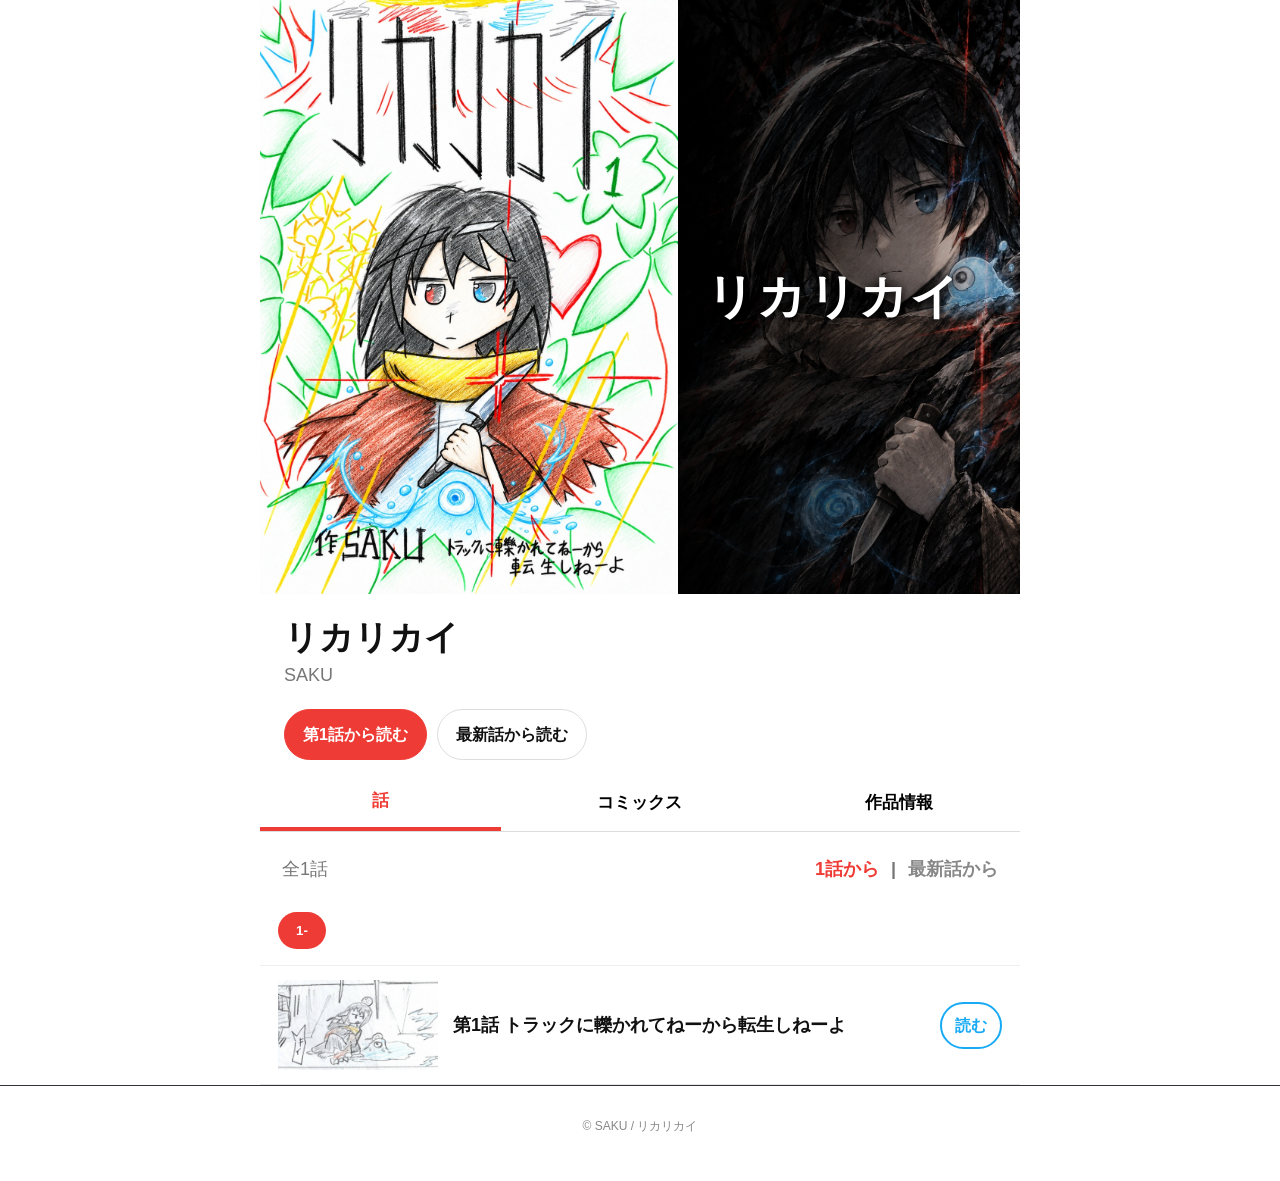
==== index.html @ bcf509ea "Add files via upload" ====
<!doctype html>
<html lang="ja"><head><meta charset="utf-8"><meta name="viewport" content="width=device-width,initial-scale=1">
<meta name="description" content="SAKU制作のオリジナル漫画『リカリカイ』。第1話を公開中。"><title>リカリカイ</title><link rel="stylesheet" href="assets/style.css"></head>
<body class="top-page"><div class="jp-shell">
<section class="jp-hero"><img src="pages/page-01.jpg" alt="リカリカイ 第1巻表紙"><div class="jp-hero-right"><div class="jp-logo">リカリカイ</div></div></section>
<section class="jp-info"><h1 class="jp-title">リカリカイ</h1><div class="jp-author">SAKU</div><div class="jp-actions"><a class="jp-btn primary" href="episode1.html">第1話から読む</a><a class="jp-btn" href="episode1.html">最新話から読む</a></div></section>
<nav class="jp-tabs" aria-label="作品メニュー"><button class="jp-tab active" data-tab="episodes">話</button><button class="jp-tab" data-tab="comics">コミックス</button><button class="jp-tab" data-tab="info">作品情報</button></nav>
<section id="episodes" class="jp-panel active"><div class="episode-sort-header"><span>全1話</span><div class="sort-switch episode-sort"><button type="button" class="sort-btn active" data-order="asc">1話から</button><span>|</span><button type="button" class="sort-btn" data-order="desc">最新話から</button></div></div><div class="range-bar"><button class="range-btn active">1-</button></div><div class="episode-list"><a class="episode-row" href="episode1.html" data-ep="1"><img class="episode-thumb" src="pages/thumb-episode01.jpg" alt="第1話 トラックに轢かれてねーから転生しねーよ"><div class="episode-meta"><div class="episode-title">第1話 <span>トラックに轢かれてねーから転生しねーよ</span></div></div><div class="episode-read">読む</div></a></div></section>
<section id="comics" class="jp-panel"><div class="comics-header"><strong>コミックス</strong><div class="comics-sort"><span class="active">新しい順</span></div></div><div class="volume-list"><a class="volume-tile" href="volume1.html"><img src="pages/page-01.jpg" alt="リカリカイ 第1巻表紙"><div><strong>第1巻</strong><span>第1話を収録</span></div></a></div></section>
<section id="info" class="jp-panel info-panel"><div class="work-intro"><div class="work-catch">リカリカイ</div><p class="work-summary">山で狩りをしながら暮らす14歳の少年・理人（りひと）。ある日、謎の精霊と出会ったことで、不思議な戦いに巻き込まれていく。</p><div class="author-profile"><img src="pages/saku-author-portrait.jpg" alt="作者SAKUの漫画風自画像"><div><span>作者</span><strong>SAKU</strong></div></div></div><div class="info-section"><h2>同じ作者の作品</h2><a class="author-work-card" href="https://saku3298.github.io/ogre-kingdom/"><img src="pages/ogre-kingdom-cover.jpg" alt="オーガキングダム 第8巻表紙"><div><div class="author-work-title">オーガキングダム</div><div class="author-work-author">作者：YUURI・SAKU</div><span class="author-work-label">コミックス</span></div></a><a class="author-work-card" href="https://saku3298.github.io/ringo-chan/" target="_blank" rel="noopener"><img src="pages/ringo-chan-cover.jpg" alt="りんごちゃん 第1巻表紙"><div><div class="author-work-title">りんごちゃん</div><div class="author-work-author">作者：れ。</div><span class="author-work-label">コミックス</span></div></a></div></section>
</div><footer>© SAKU / リカリカイ</footer>
<script>(()=>{const tabs=[...document.querySelectorAll('.jp-tab')],panels=[...document.querySelectorAll('.jp-panel')];function openTab(id,hash=true){if(!panels.some(p=>p.id===id))id='episodes';tabs.forEach(t=>t.classList.toggle('active',t.dataset.tab===id));panels.forEach(p=>p.classList.toggle('active',p.id===id));if(hash)history.replaceState(null,'',id==='episodes'?location.pathname:'#'+id)}tabs.forEach(t=>t.addEventListener('click',()=>openTab(t.dataset.tab)));openTab(location.hash.slice(1)||'episodes',false);addEventListener('hashchange',()=>openTab(location.hash.slice(1)||'episodes',false));const sortButtons=[...document.querySelectorAll('.episode-sort .sort-btn')],episodeList=document.querySelector('.episode-list');sortButtons.forEach(button=>button.addEventListener('click',()=>{sortButtons.forEach(item=>item.classList.toggle('active',item===button));[...episodeList.querySelectorAll('.episode-row')].sort((a,b)=>button.dataset.order==='desc'?Number(b.dataset.ep)-Number(a.dataset.ep):Number(a.dataset.ep)-Number(b.dataset.ep)).forEach(row=>episodeList.appendChild(row))}))})();</script></body></html>
---- assets/style.css ----
:root{--bg:#0d0d0f;--panel:#18181c;--line:#313139;--text:#f6f6f7;--muted:#b9b9c1;--accent:#f0c85a;--red:#ef3b35}*{box-sizing:border-box}html{scroll-behavior:smooth}body{margin:0;font-family:-apple-system,BlinkMacSystemFont,"Segoe UI","Hiragino Kaku Gothic ProN","Yu Gothic",Meiryo,sans-serif;background:var(--bg);color:var(--text);line-height:1.7}a{color:inherit;text-decoration:none}img{display:block;max-width:100%}
.top-page{background:#fff;color:#111}.jp-shell{max-width:760px;margin:auto;min-height:100vh;background:#fff}.jp-hero{display:grid;grid-template-columns:1.1fr .9fr;background:#111}.jp-hero img{width:100%;height:100%;object-fit:cover}.jp-hero-right{display:flex;align-items:center;justify-content:flex-start;color:#fff;padding:28px;background:linear-gradient(90deg,rgba(0,0,0,.94) 0%,rgba(0,0,0,.62) 46%,rgba(0,0,0,.08) 100%),url("../pages/rikarikai-hero-panel.jpg") right center/cover no-repeat}.jp-logo{font-weight:900;font-size:clamp(28px,5.5vw,48px);line-height:1.05;letter-spacing:.04em;white-space:nowrap;text-shadow:0 2px 8px #000,0 0 20px #000}.jp-info{padding:26px 24px 14px}.jp-title{font-size:34px;margin:0 0 4px;font-weight:900}.jp-author{color:#777;font-size:18px;margin-bottom:18px}.jp-actions{display:flex;gap:10px;flex-wrap:wrap}.jp-btn{color:#111;border:1px solid #ddd;border-radius:999px;padding:11px 18px;font-weight:800;background:#fff}.jp-btn.primary{background:var(--red);color:#fff;border-color:var(--red)}
.jp-tabs{display:grid;grid-template-columns:repeat(3,1fr);border-bottom:1px solid #ddd;position:sticky;top:0;background:#fff;z-index:10}.jp-tab{padding:15px 5px;border:0;background:#fff;font-size:17px;font-weight:800;cursor:pointer}.jp-tab.active{color:var(--red);border-bottom:4px solid var(--red)}.jp-panel{display:none}.jp-panel.active{display:block}.range-bar{display:flex;gap:10px;padding:16px 18px;border-bottom:1px solid #eee}.range-btn{border:0;border-radius:999px;background:var(--red);color:#fff;padding:11px 18px;font-weight:800}.episode-row{display:grid;grid-template-columns:160px 1fr auto;gap:15px;align-items:center;padding:14px 18px;border-bottom:1px solid #e7e7e7}.episode-thumb{width:160px;height:90px;object-fit:cover;background:#eee}.episode-title{font-size:18px;font-weight:900;line-height:1.35}.episode-title span{font-weight:700}.episode-read{color:#18aaf5;border:2px solid #18aaf5;border-radius:999px;padding:8px 13px;font-weight:800}
.episode-sort-header{display:flex;align-items:center;justify-content:space-between;padding:18px 22px 8px;color:#777;font-size:18px}.sort-switch{display:flex;align-items:center;gap:12px;font-weight:800}.sort-btn{appearance:none;border:0;background:transparent;padding:4px 0;color:#888;font:inherit;cursor:pointer}.sort-btn.active{color:var(--red)}
.comics-header{display:flex;align-items:center;justify-content:space-between;padding:18px 22px 10px;color:#777;font-size:18px}.comics-sort{display:flex;gap:14px;font-weight:700}.comics-sort .active{color:var(--red)}.volume-list{display:block}.volume-tile{display:grid;grid-template-columns:150px 1fr auto;gap:18px;align-items:center;padding:18px 22px;border-bottom:1px solid #e7e7e7}.volume-tile img{width:150px;aspect-ratio:3/4;object-fit:cover}.volume-tile strong,.volume-tile span{display:block}.volume-tile strong{font-size:22px;margin-bottom:8px}.volume-tile span{font-size:16px;color:#777}.volume-tile::after{content:"読む";justify-self:end;color:#18aaf5;border:2px solid #18aaf5;border-radius:999px;padding:9px 18px;font-weight:800}.info-panel{padding:0}.work-intro{padding:28px 26px;border-bottom:1px solid #eee}.work-catch{display:inline-block;background:#111;color:#fff;font-size:24px;font-weight:900;padding:4px 10px;margin-bottom:18px}.work-summary{font-size:20px;line-height:1.7;margin:0 0 18px}.author-profile{display:flex;align-items:center;gap:16px;margin-top:22px}.author-profile img{width:112px;height:112px;object-fit:cover;border-radius:14px;border:1px solid #e5e5e5}.author-profile span,.author-profile strong{display:block}.author-profile span{color:#777;font-size:14px}.author-profile strong{font-size:24px;letter-spacing:.08em}.info-section{padding:28px 26px}.info-section h2{font-size:28px;margin:0 0 18px}.author-work-card{display:grid;grid-template-columns:130px 1fr;gap:18px;align-items:center;padding:16px 0;border-top:1px solid #eee}.author-work-card img{width:130px;height:170px;object-fit:cover;background:#eee}.author-work-title{font-size:22px;font-weight:900}.author-work-author{color:#777;margin-top:6px;font-size:16px}.author-work-label{display:inline-block;background:#111;color:#fff;padding:4px 9px;margin-top:8px;font-weight:800}.author-work-card:hover .author-work-title{text-decoration:underline}
.site-header{position:sticky;top:0;z-index:20;background:rgba(13,13,15,.91);backdrop-filter:blur(12px);border-bottom:1px solid var(--line)}.header-inner{max-width:1120px;margin:auto;padding:12px 18px;display:flex;align-items:center;justify-content:space-between;gap:14px}.brand{font-weight:900;letter-spacing:.08em}.brand small{display:block;font-size:10px;color:var(--muted);font-weight:500}nav{display:flex;gap:18px;font-size:14px;color:var(--muted)}nav a:hover{color:#fff}.volume-hero{max-width:1000px;margin:auto;padding:42px 20px 28px;display:grid;grid-template-columns:minmax(220px,360px) 1fr;gap:42px;align-items:center}.cover-card{background:#fff;border-radius:16px;overflow:hidden;box-shadow:0 20px 55px rgba(0,0,0,.46)}.cover-card img{width:100%}.kicker{font-size:13px;color:var(--accent);font-weight:800;letter-spacing:.15em}h1{font-size:clamp(38px,6vw,72px);line-height:1.05;margin:10px 0 16px}.lead{color:#d8d8dd;font-size:17px}.actions{display:flex;flex-wrap:wrap;gap:12px;margin-top:24px}.btn{display:inline-flex;align-items:center;justify-content:center;min-height:46px;padding:0 20px;border:1px solid var(--line);border-radius:999px;background:var(--panel);font-weight:800}.btn.primary{background:var(--accent);border-color:var(--accent);color:#17130a}.section{max-width:1120px;margin:auto;padding:42px 20px}.section h2{font-size:29px;margin:0 0 18px}.episode-grid{display:grid;grid-template-columns:repeat(3,1fr);gap:18px}.horizontal-episodes{display:flex;gap:16px;overflow-x:auto;padding:4px 2px 18px}.card{background:var(--panel);border:1px solid var(--line);border-radius:16px;overflow:hidden}.horizontal-episodes .episode-card{flex:0 0 280px}.episode-card img{width:100%;aspect-ratio:3/4;object-fit:cover;object-position:top;background:#fff}.card-body{padding:18px}.badge{display:inline-block;font-size:11px;font-weight:900;background:var(--accent);color:#17130a;padding:3px 9px;border-radius:999px;margin-bottom:8px}.card strong{display:block;font-size:18px}footer{border-top:1px solid var(--line);text-align:center;color:#888;font-size:12px;padding:30px 18px 44px}
.reader-page{background:#111}.reader-bar{position:sticky;top:0;z-index:30;background:rgba(13,13,15,.95);border-bottom:1px solid var(--line)}.reader-bar-inner{display:flex;align-items:center;justify-content:space-between;gap:8px;min-height:42px;padding:4px 10px}.reader-title #context-back,#top{display:inline-flex;align-items:center;min-height:30px;padding:2px 4px;font-size:12px;white-space:nowrap}.small-btn{border:1px solid #444;background:#232327;color:#fff;border-radius:9px;padding:8px 11px;font:inherit;font-size:13px;cursor:pointer}.viewer{position:relative;overflow:hidden;width:100%;max-width:100%;margin:0 auto;background:#111;touch-action:pan-y pinch-zoom}.reader-slide{position:absolute;inset:0 auto auto 0;width:100%;display:none;align-items:flex-start;justify-content:center;background:#111;will-change:transform}.reader-slide.is-active,.reader-slide.is-next,.reader-slide.is-prev{display:flex}.reader-slide.single .manga-page{flex:0 0 100%;width:100%;display:flex;justify-content:center}.reader-slide.single .manga-page img{width:100%;height:auto}.reader-slide.spread{flex-direction:row-reverse;justify-content:center;align-items:flex-start;gap:0}.reader-slide.spread .manga-page{flex:0 1 auto;width:auto;display:flex;margin:0;padding:0;justify-content:center;align-items:flex-start}.reader-slide.spread .manga-page img{height:auto;width:auto;max-width:none;margin:0;padding:0}.reader-slide.spread .manga-page.blank-page{flex:0 0 auto;width:auto;height:100%;max-width:50vw;aspect-ratio:884/1254;background:#fff}.episode-nav{display:flex;justify-content:center;gap:10px;padding:12px 14px}.page-nav{display:flex;justify-content:center;gap:10px;padding:0 14px 18px}.page-nav button{border:1px solid #444;background:#232327;color:#fff;border-radius:10px;padding:10px 16px;font:inherit;cursor:pointer}.counter{text-align:center;color:#999;font-size:13px;padding-bottom:18px}.reader-footer{text-align:center;color:#777;font-size:12px;padding:24px}
@media(orientation:landscape){.viewer{height:calc(100dvh - 42px);min-height:320px}.reader-slide{height:100%;align-items:flex-start}.reader-slide.spread .manga-page{height:100%;max-width:50vw}.reader-slide.spread .manga-page img{height:100%;width:auto;max-width:50vw;object-fit:contain}}
@media(max-width:600px){.jp-hero{grid-template-columns:46.5% 53.5%}.jp-hero img{width:100%;height:100%;object-fit:cover}.jp-hero-right{padding:12px}.jp-logo{font-size:26px;letter-spacing:.02em}.jp-info{padding:20px 24px 14px}.jp-title{font-size:34px}.episode-sort-header{padding-left:14px;padding-right:14px;font-size:16px}.sort-switch{gap:9px}.episode-row{grid-template-columns:135px 1fr auto;padding:12px;gap:10px}.episode-thumb{width:135px;height:76px}.episode-title{font-size:16px}.volume-tile{grid-template-columns:105px 1fr auto;padding:14px 12px;gap:12px}.volume-tile img{width:105px}.volume-tile strong{font-size:17px}.volume-tile span{font-size:14px}.volume-tile::after{padding:7px 12px}.work-catch{font-size:20px}.work-summary{font-size:17px}.author-work-card{grid-template-columns:100px 1fr}.author-work-card img{width:100px;height:135px}.author-work-title{font-size:19px}.author-work-author{font-size:14px}.reader-bar-inner{min-height:38px;padding:3px 8px}.reader-title #context-back,#top{font-size:11px}}
@media(max-width:780px){nav{display:none}.volume-hero{grid-template-columns:1fr;gap:26px}.volume-hero .cover-card{max-width:380px;margin:auto}.horizontal-episodes .episode-card{flex-basis:78vw;max-width:320px}}
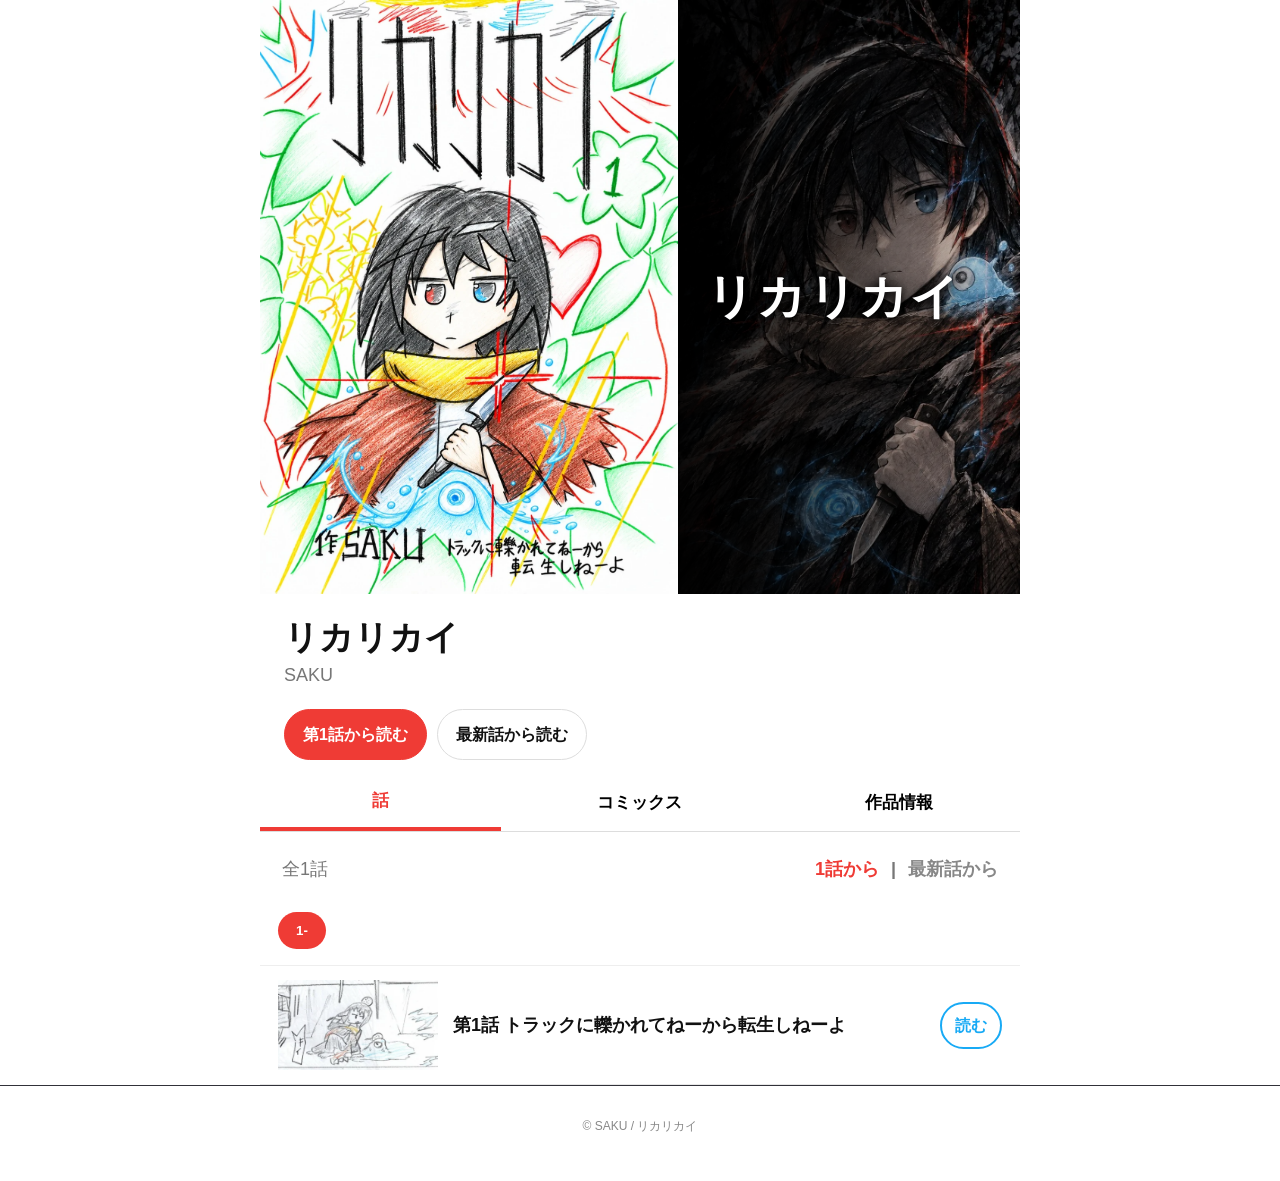
==== commit 1a0889c9: "Add files via upload" ====
--- a/index.html
+++ b/index.html
@@ -1,12 +1,27 @@
 <!doctype html>
 <html lang="ja"><head><meta charset="utf-8"><meta name="viewport" content="width=device-width,initial-scale=1">
-<meta name="description" content="SAKU制作のオリジナル漫画『リカリカイ』。第1話を公開中。"><title>リカリカイ</title><link rel="stylesheet" href="assets/style.css"></head>
+<title>リカリカイ</title>
+<meta name="description" content="SAKU制作のオリジナル漫画『リカリカイ』。第1話を公開中。">
+<link rel="canonical" href="https://saku3298.github.io/rikarikai/">
+<meta property="og:type" content="website">
+<meta property="og:site_name" content="リカリカイ">
+<meta property="og:locale" content="ja_JP">
+<meta property="og:title" content="リカリカイ">
+<meta property="og:description" content="SAKU制作のオリジナル漫画『リカリカイ』。第1話を公開中。">
+<meta property="og:url" content="https://saku3298.github.io/rikarikai/">
+<meta property="og:image" content="https://saku3298.github.io/rikarikai/images/ogp/default.jpg">
+<meta property="og:image:width" content="1200">
+<meta property="og:image:height" content="630">
+<meta property="og:image:alt" content="リカリカイ">
+<meta name="twitter:card" content="summary_large_image">
+<link rel="icon" href="assets/favicon.svg" type="image/svg+xml">
+<link rel="stylesheet" href="css/style.css?v=64e81380"></head>
 <body class="top-page"><div class="jp-shell">
-<section class="jp-hero"><img src="pages/page-01.jpg" alt="リカリカイ 第1巻表紙"><div class="jp-hero-right"><div class="jp-logo">リカリカイ</div></div></section>
+<section class="jp-hero"><img src="images/volumes/volume01-cover.webp" alt="リカリカイ 第1巻表紙"><div class="jp-hero-right"><div class="jp-logo">リカリカイ</div></div></section>
 <section class="jp-info"><h1 class="jp-title">リカリカイ</h1><div class="jp-author">SAKU</div><div class="jp-actions"><a class="jp-btn primary" href="episode1.html">第1話から読む</a><a class="jp-btn" href="episode1.html">最新話から読む</a></div></section>
 <nav class="jp-tabs" aria-label="作品メニュー"><button class="jp-tab active" data-tab="episodes">話</button><button class="jp-tab" data-tab="comics">コミックス</button><button class="jp-tab" data-tab="info">作品情報</button></nav>
-<section id="episodes" class="jp-panel active"><div class="episode-sort-header"><span>全1話</span><div class="sort-switch episode-sort"><button type="button" class="sort-btn active" data-order="asc">1話から</button><span>|</span><button type="button" class="sort-btn" data-order="desc">最新話から</button></div></div><div class="range-bar"><button class="range-btn active">1-</button></div><div class="episode-list"><a class="episode-row" href="episode1.html" data-ep="1"><img class="episode-thumb" src="pages/thumb-episode01.jpg" alt="第1話 トラックに轢かれてねーから転生しねーよ"><div class="episode-meta"><div class="episode-title">第1話 <span>トラックに轢かれてねーから転生しねーよ</span></div></div><div class="episode-read">読む</div></a></div></section>
-<section id="comics" class="jp-panel"><div class="comics-header"><strong>コミックス</strong><div class="comics-sort"><span class="active">新しい順</span></div></div><div class="volume-list"><a class="volume-tile" href="volume1.html"><img src="pages/page-01.jpg" alt="リカリカイ 第1巻表紙"><div><strong>第1巻</strong><span>第1話を収録</span></div></a></div></section>
-<section id="info" class="jp-panel info-panel"><div class="work-intro"><div class="work-catch">リカリカイ</div><p class="work-summary">山で狩りをしながら暮らす14歳の少年・理人（りひと）。ある日、謎の精霊と出会ったことで、不思議な戦いに巻き込まれていく。</p><div class="author-profile"><img src="pages/saku-author-portrait.jpg" alt="作者SAKUの漫画風自画像"><div><span>作者</span><strong>SAKU</strong></div></div></div><div class="info-section"><h2>同じ作者の作品</h2><a class="author-work-card" href="https://saku3298.github.io/ogre-kingdom/"><img src="pages/ogre-kingdom-cover.jpg" alt="オーガキングダム 第8巻表紙"><div><div class="author-work-title">オーガキングダム</div><div class="author-work-author">作者：YUURI・SAKU</div><span class="author-work-label">コミックス</span></div></a><a class="author-work-card" href="https://saku3298.github.io/ringo-chan/" target="_blank" rel="noopener"><img src="pages/ringo-chan-cover.jpg" alt="りんごちゃん 第1巻表紙"><div><div class="author-work-title">りんごちゃん</div><div class="author-work-author">作者：れ。</div><span class="author-work-label">コミックス</span></div></a></div></section>
+<section id="episodes" class="jp-panel active"><div class="episode-sort-header"><span>全1話</span><div class="sort-switch episode-sort"><button type="button" class="sort-btn active" data-order="asc">1話から</button><span>|</span><button type="button" class="sort-btn" data-order="desc">最新話から</button></div></div><div class="range-bar"><button class="range-btn active">1-</button></div><div class="episode-list"><a class="episode-row" href="episode1.html" data-ep="1"><img class="episode-thumb" src="images/thumbs/episode01.webp" alt="第1話 トラックに轢かれてねーから転生しねーよ"><div class="episode-meta"><div class="episode-title">第1話 <span>トラックに轢かれてねーから転生しねーよ</span></div></div><div class="episode-read">読む</div></a></div></section>
+<section id="comics" class="jp-panel"><div class="comics-header"><strong>コミックス</strong><div class="comics-sort"><span class="active">新しい順</span></div></div><div class="volume-list"><a class="volume-tile" href="volume1.html"><img src="images/volumes/volume01-cover.webp" alt="リカリカイ 第1巻表紙"><div><strong>第1巻</strong><span>第1話を収録</span></div></a></div></section>
+<section id="info" class="jp-panel info-panel"><div class="work-intro"><div class="work-catch">リカリカイ</div><p class="work-summary">山で狩りをしながら暮らす14歳の少年・理人（りひと）。ある日、謎の精霊と出会ったことで、不思議な戦いに巻き込まれていく。</p><div class="author-profile"><img src="images/work/author-portrait.webp" alt="作者SAKUの漫画風自画像"><div><span>作者</span><strong>SAKU</strong></div></div></div><div class="info-section"><h2>同じ作者の作品</h2><a class="author-work-card" href="https://saku3298.github.io/ogre-kingdom/"><img src="images/related/ogre-kingdom-cover.webp" alt="オーガキングダム 第8巻表紙"><div><div class="author-work-title">オーガキングダム</div><div class="author-work-author">作者：YUURI・SAKU</div><span class="author-work-label">コミックス</span></div></a><a class="author-work-card" href="https://saku3298.github.io/ringo-chan/" target="_blank" rel="noopener"><img src="images/related/ringo-chan-cover.webp" alt="りんごちゃん 第1巻表紙"><div><div class="author-work-title">りんごちゃん</div><div class="author-work-author">作者：れ。</div><span class="author-work-label">コミックス</span></div></a></div></section>
 </div><footer>© SAKU / リカリカイ</footer>
-<script>(()=>{const tabs=[...document.querySelectorAll('.jp-tab')],panels=[...document.querySelectorAll('.jp-panel')];function openTab(id,hash=true){if(!panels.some(p=>p.id===id))id='episodes';tabs.forEach(t=>t.classList.toggle('active',t.dataset.tab===id));panels.forEach(p=>p.classList.toggle('active',p.id===id));if(hash)history.replaceState(null,'',id==='episodes'?location.pathname:'#'+id)}tabs.forEach(t=>t.addEventListener('click',()=>openTab(t.dataset.tab)));openTab(location.hash.slice(1)||'episodes',false);addEventListener('hashchange',()=>openTab(location.hash.slice(1)||'episodes',false));const sortButtons=[...document.querySelectorAll('.episode-sort .sort-btn')],episodeList=document.querySelector('.episode-list');sortButtons.forEach(button=>button.addEventListener('click',()=>{sortButtons.forEach(item=>item.classList.toggle('active',item===button));[...episodeList.querySelectorAll('.episode-row')].sort((a,b)=>button.dataset.order==='desc'?Number(b.dataset.ep)-Number(a.dataset.ep):Number(a.dataset.ep)-Number(b.dataset.ep)).forEach(row=>episodeList.appendChild(row))}))})();</script></body></html>
+<script src="js/top.js?v=77dcc215"></script></body></html>
--- a/css/style.css
+++ b/css/style.css
@@ -0,0 +1,24 @@
+:root{--bg:#0d0d0f;--panel:#18181c;--line:#313139;--text:#f6f6f7;--muted:#b9b9c1;--accent:#f0c85a;--red:#ef3b35}*{box-sizing:border-box}html{scroll-behavior:smooth}body{margin:0;font-family:-apple-system,BlinkMacSystemFont,"Segoe UI","Hiragino Kaku Gothic ProN","Yu Gothic",Meiryo,sans-serif;background:var(--bg);color:var(--text);line-height:1.7}a{color:inherit;text-decoration:none}img{display:block;max-width:100%}
+.top-page{background:#fff;color:#111}.jp-shell{max-width:760px;margin:auto;min-height:100vh;background:#fff}.jp-hero{display:grid;grid-template-columns:1.1fr .9fr;background:#111}.jp-hero img{width:100%;height:100%;object-fit:cover}.jp-hero-right{display:flex;align-items:center;justify-content:flex-start;color:#fff;padding:28px;background:linear-gradient(90deg,rgba(0,0,0,.94) 0%,rgba(0,0,0,.62) 46%,rgba(0,0,0,.08) 100%),url("../images/work/hero-panel.webp") right center/cover no-repeat}.jp-logo{font-weight:900;font-size:clamp(28px,5.5vw,48px);line-height:1.05;letter-spacing:.04em;white-space:nowrap;text-shadow:0 2px 8px #000,0 0 20px #000}.jp-info{padding:26px 24px 14px}.jp-title{font-size:34px;margin:0 0 4px;font-weight:900}.jp-author{color:#777;font-size:18px;margin-bottom:18px}.jp-actions{display:flex;gap:10px;flex-wrap:wrap}.jp-btn{color:#111;border:1px solid #ddd;border-radius:999px;padding:11px 18px;font-weight:800;background:#fff}.jp-btn.primary{background:var(--red);color:#fff;border-color:var(--red)}
+.jp-tabs{display:grid;grid-template-columns:repeat(3,1fr);border-bottom:1px solid #ddd;position:sticky;top:0;background:#fff;z-index:10}.jp-tab{padding:15px 5px;border:0;background:#fff;font-size:17px;font-weight:800;cursor:pointer}.jp-tab.active{color:var(--red);border-bottom:4px solid var(--red)}.jp-panel{display:none}.jp-panel.active{display:block}.range-bar{display:flex;gap:10px;padding:16px 18px;border-bottom:1px solid #eee}.range-btn{border:0;border-radius:999px;background:var(--red);color:#fff;padding:11px 18px;font-weight:800}.episode-row{display:grid;grid-template-columns:160px 1fr auto;gap:15px;align-items:center;padding:14px 18px;border-bottom:1px solid #e7e7e7}.episode-thumb{width:160px;height:90px;object-fit:cover;background:#eee}.episode-title{font-size:18px;font-weight:900;line-height:1.35}.episode-title span{font-weight:700}.episode-read{color:#18aaf5;border:2px solid #18aaf5;border-radius:999px;padding:8px 13px;font-weight:800}
+.episode-sort-header{display:flex;align-items:center;justify-content:space-between;padding:18px 22px 8px;color:#777;font-size:18px}.sort-switch{display:flex;align-items:center;gap:12px;font-weight:800}.sort-btn{appearance:none;border:0;background:transparent;padding:4px 0;color:#888;font:inherit;cursor:pointer}.sort-btn.active{color:var(--red)}
+.comics-header{display:flex;align-items:center;justify-content:space-between;padding:18px 22px 10px;color:#777;font-size:18px}.comics-sort{display:flex;gap:14px;font-weight:700}.comics-sort .active{color:var(--red)}.volume-list{display:block}.volume-tile{display:grid;grid-template-columns:150px 1fr auto;gap:18px;align-items:center;padding:18px 22px;border-bottom:1px solid #e7e7e7}.volume-tile img{width:150px;aspect-ratio:3/4;object-fit:cover}.volume-tile strong,.volume-tile span{display:block}.volume-tile strong{font-size:22px;margin-bottom:8px}.volume-tile span{font-size:16px;color:#777}.volume-tile::after{content:"読む";justify-self:end;color:#18aaf5;border:2px solid #18aaf5;border-radius:999px;padding:9px 18px;font-weight:800}.info-panel{padding:0}.work-intro{padding:28px 26px;border-bottom:1px solid #eee}.work-catch{display:inline-block;background:#111;color:#fff;font-size:24px;font-weight:900;padding:4px 10px;margin-bottom:18px}.work-summary{font-size:20px;line-height:1.7;margin:0 0 18px}.author-profile{display:flex;align-items:center;gap:16px;margin-top:22px}.author-profile img{width:112px;height:112px;object-fit:cover;border-radius:14px;border:1px solid #e5e5e5}.author-profile span,.author-profile strong{display:block}.author-profile span{color:#777;font-size:14px}.author-profile strong{font-size:24px;letter-spacing:.08em}.info-section{padding:28px 26px}.info-section h2{font-size:28px;margin:0 0 18px}.author-work-card{display:grid;grid-template-columns:130px 1fr;gap:18px;align-items:center;padding:16px 0;border-top:1px solid #eee}.author-work-card img{width:130px;height:170px;object-fit:cover;background:#eee}.author-work-title{font-size:22px;font-weight:900}.author-work-author{color:#777;margin-top:6px;font-size:16px}.author-work-label{display:inline-block;background:#111;color:#fff;padding:4px 9px;margin-top:8px;font-weight:800}.author-work-card:hover .author-work-title{text-decoration:underline}
+.site-header{position:sticky;top:0;z-index:20;background:rgba(13,13,15,.91);backdrop-filter:blur(12px);border-bottom:1px solid var(--line)}.header-inner{max-width:1120px;margin:auto;padding:12px 18px;display:flex;align-items:center;justify-content:space-between;gap:14px}.brand{font-weight:900;letter-spacing:.08em}.brand small{display:block;font-size:10px;color:var(--muted);font-weight:500}nav{display:flex;gap:18px;font-size:14px;color:var(--muted)}nav a:hover{color:#fff}.volume-hero{max-width:1000px;margin:auto;padding:42px 20px 28px;display:grid;grid-template-columns:minmax(220px,360px) 1fr;gap:42px;align-items:center}.cover-card{background:#fff;border-radius:16px;overflow:hidden;box-shadow:0 20px 55px rgba(0,0,0,.46)}.cover-card img{width:100%}.kicker{font-size:13px;color:var(--accent);font-weight:800;letter-spacing:.15em}h1{font-size:clamp(38px,6vw,72px);line-height:1.05;margin:10px 0 16px}.lead{color:#d8d8dd;font-size:17px}.actions{display:flex;flex-wrap:wrap;gap:12px;margin-top:24px}.btn{display:inline-flex;align-items:center;justify-content:center;min-height:46px;padding:0 20px;border:1px solid var(--line);border-radius:999px;background:var(--panel);font-weight:800}.btn.primary{background:var(--accent);border-color:var(--accent);color:#17130a}.section{max-width:1120px;margin:auto;padding:42px 20px}.section h2{font-size:29px;margin:0 0 18px}.episode-grid{display:grid;grid-template-columns:repeat(3,1fr);gap:18px}.horizontal-episodes{display:flex;gap:16px;overflow-x:auto;padding:4px 2px 18px}.card{background:var(--panel);border:1px solid var(--line);border-radius:16px;overflow:hidden}.horizontal-episodes .episode-card{flex:0 0 280px}.episode-card img{width:100%;aspect-ratio:3/4;object-fit:cover;object-position:top;background:#fff}.card-body{padding:18px}.badge{display:inline-block;font-size:11px;font-weight:900;background:var(--accent);color:#17130a;padding:3px 9px;border-radius:999px;margin-bottom:8px}.card strong{display:block;font-size:18px}footer{border-top:1px solid var(--line);text-align:center;color:#888;font-size:12px;padding:30px 18px 44px}
+.reader-page{background:#111}.reader-bar{position:sticky;top:0;z-index:30;background:rgba(13,13,15,.95);border-bottom:1px solid var(--line)}.reader-bar-inner{display:flex;align-items:center;justify-content:space-between;gap:8px;min-height:42px;padding:4px 10px}.reader-title #context-back,#top{display:inline-flex;align-items:center;min-height:30px;padding:2px 4px;font-size:12px;white-space:nowrap}.small-btn{border:1px solid #444;background:#232327;color:#fff;border-radius:9px;padding:8px 11px;font:inherit;font-size:13px;cursor:pointer}.viewer{position:relative;overflow:hidden;width:100%;max-width:100%;margin:0 auto;background:#111;touch-action:pan-y pinch-zoom}.reader-slide{position:absolute;inset:0 auto auto 0;width:100%;display:none;align-items:flex-start;justify-content:center;background:#111;will-change:transform}.reader-slide.is-active,.reader-slide.is-next,.reader-slide.is-prev{display:flex}.reader-slide.single .manga-page{flex:0 0 100%;width:100%;display:flex;justify-content:center}.reader-slide.single .manga-page img{width:100%;height:auto}.reader-slide.spread{flex-direction:row-reverse;justify-content:center;align-items:flex-start;gap:0}.reader-slide.spread .manga-page{flex:0 1 auto;width:auto;display:flex;margin:0;padding:0;justify-content:center;align-items:flex-start}.reader-slide.spread .manga-page img{height:auto;width:auto;max-width:none;margin:0;padding:0}.reader-slide.spread .manga-page.blank-page{flex:0 0 auto;width:auto;height:100%;max-width:50vw;aspect-ratio:884/1254;background:#fff}.episode-nav{display:flex;justify-content:center;gap:10px;padding:12px 14px}.page-nav{display:flex;justify-content:center;gap:10px;padding:0 14px 18px}.page-nav button{border:1px solid #444;background:#232327;color:#fff;border-radius:10px;padding:10px 16px;font:inherit;cursor:pointer}.counter{text-align:center;color:#999;font-size:13px;padding-bottom:18px}.reader-footer{text-align:center;color:#777;font-size:12px;padding:24px}
+@media(orientation:landscape){.viewer{height:calc(100dvh - 42px);min-height:320px}.reader-slide{height:100%;align-items:flex-start}.reader-slide.spread .manga-page{height:100%;max-width:50vw}.reader-slide.spread .manga-page img{height:100%;width:auto;max-width:50vw;object-fit:contain}}
+@media(max-width:600px){.jp-hero{grid-template-columns:46.5% 53.5%}.jp-hero img{width:100%;height:100%;object-fit:cover}.jp-hero-right{padding:12px}.jp-logo{font-size:26px;letter-spacing:.02em}.jp-info{padding:20px 24px 14px}.jp-title{font-size:34px}.episode-sort-header{padding-left:14px;padding-right:14px;font-size:16px}.sort-switch{gap:9px}.episode-row{grid-template-columns:135px 1fr auto;padding:12px;gap:10px}.episode-thumb{width:135px;height:76px}.episode-title{font-size:16px}.volume-tile{grid-template-columns:105px 1fr auto;padding:14px 12px;gap:12px}.volume-tile img{width:105px}.volume-tile strong{font-size:17px}.volume-tile span{font-size:14px}.volume-tile::after{padding:7px 12px}.work-catch{font-size:20px}.work-summary{font-size:17px}.author-work-card{grid-template-columns:100px 1fr}.author-work-card img{width:100px;height:135px}.author-work-title{font-size:19px}.author-work-author{font-size:14px}.reader-bar-inner{min-height:38px;padding:3px 8px}.reader-title #context-back,#top{font-size:11px}}
+@media(max-width:780px){nav{display:none}.volume-hero{grid-template-columns:1fr;gap:26px}.volume-hero .cover-card{max-width:380px;margin:auto}.horizontal-episodes .episode-card{flex-basis:78vw;max-width:320px}}
+
+/* ---- 以下は追加分（画面の見た目は変更しません） ---- */
+/* 続きから読む・操作ヒント */
+.toast{position:fixed;left:50%;bottom:calc(18px + env(safe-area-inset-bottom,0px));z-index:50;max-width:calc(100% - 28px);display:flex;flex-wrap:wrap;align-items:center;justify-content:center;gap:8px 10px;padding:10px 14px;background:#232327;color:#fff;border:1px solid #444;border-radius:12px;box-shadow:0 8px 24px rgba(0,0,0,.45);font-size:13px;line-height:1.5;opacity:0;transform:translate(-50%,14px);transition:opacity .25s ease,transform .25s ease}
+.toast.show{opacity:1;transform:translate(-50%,0)}
+.toast.hint{pointer-events:none}
+.toast button{border:1px solid #444;background:#333339;color:#fff;border-radius:999px;padding:6px 14px;font:inherit;cursor:pointer}
+.toast button.primary{background:var(--red);border-color:var(--red);font-weight:800}
+@media(prefers-reduced-motion:reduce){.toast{transition:none}}
+/* 404ページ */
+.nf{padding:72px 24px 48px;text-align:center}
+.nf .nf-code{margin:0;font-size:clamp(72px,22vw,120px);font-weight:900;line-height:1;color:#ddd}
+.nf h1{font-size:24px;margin:10px 0 8px}
+.nf p{color:#777;margin:0 0 26px}
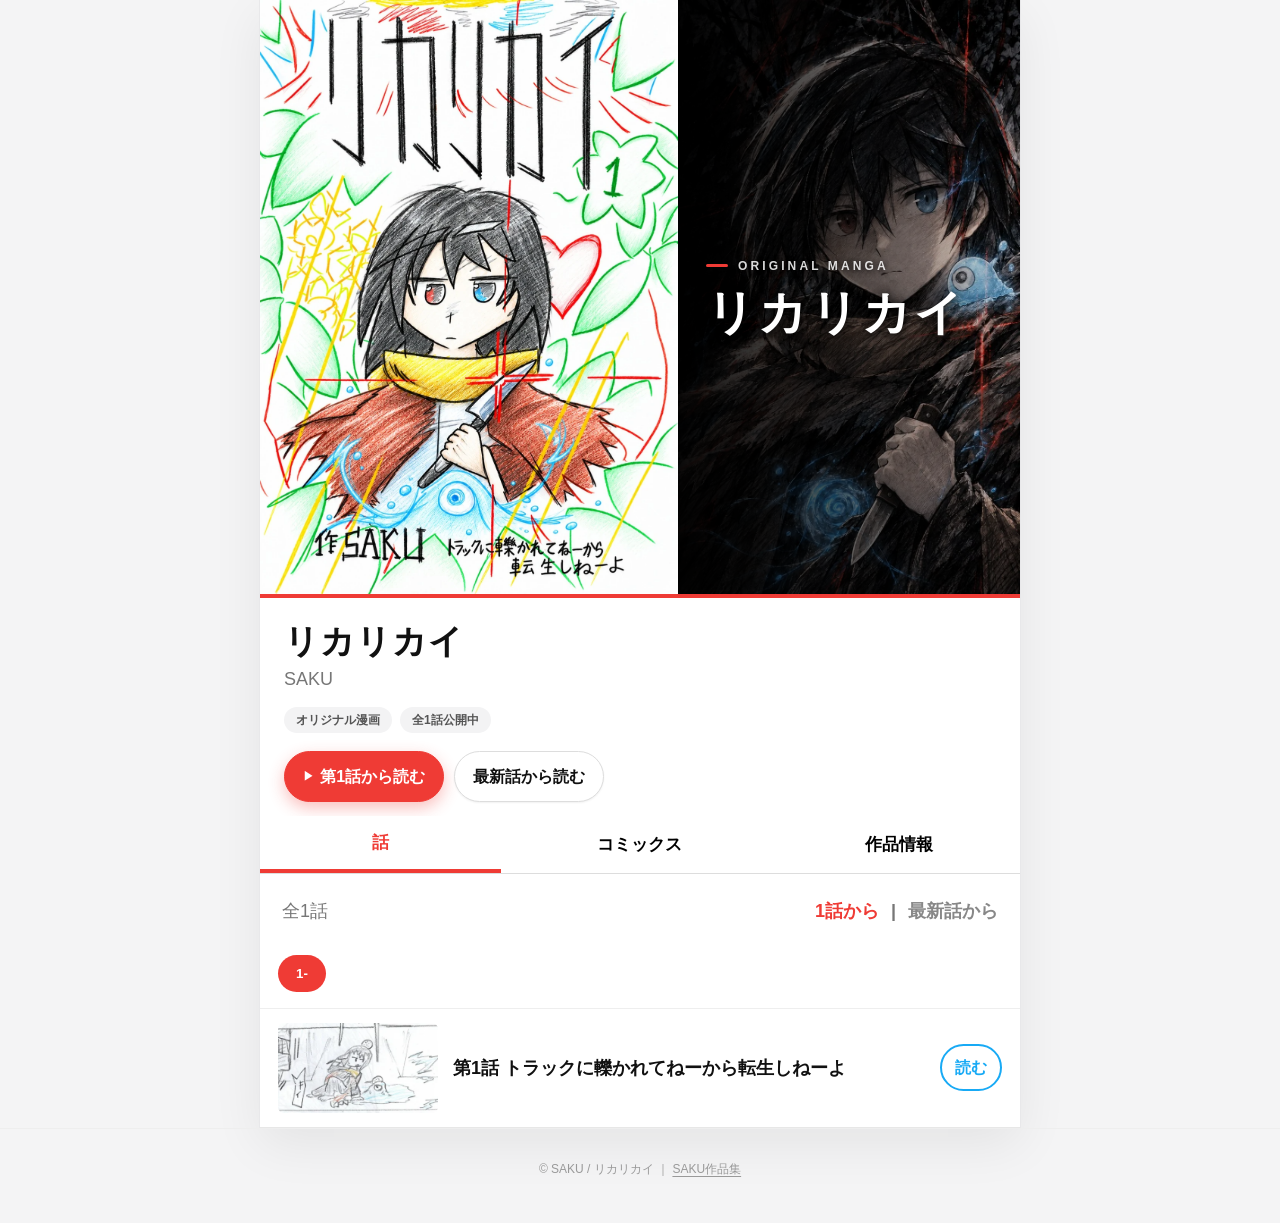
==== commit 3f16dc62: "Add files via upload" ====
--- a/index.html
+++ b/index.html
@@ -15,13 +15,13 @@
 <meta property="og:image:alt" content="リカリカイ">
 <meta name="twitter:card" content="summary_large_image">
 <link rel="icon" href="assets/favicon.svg" type="image/svg+xml">
-<link rel="stylesheet" href="css/style.css?v=64e81380"></head>
+<link rel="stylesheet" href="css/style.css?v=88d7203f"></head>
 <body class="top-page"><div class="jp-shell">
-<section class="jp-hero"><img src="images/volumes/volume01-cover.webp" alt="リカリカイ 第1巻表紙"><div class="jp-hero-right"><div class="jp-logo">リカリカイ</div></div></section>
-<section class="jp-info"><h1 class="jp-title">リカリカイ</h1><div class="jp-author">SAKU</div><div class="jp-actions"><a class="jp-btn primary" href="episode1.html">第1話から読む</a><a class="jp-btn" href="episode1.html">最新話から読む</a></div></section>
+<section class="jp-hero"><img src="images/volumes/volume01-cover.webp" alt="リカリカイ 第1巻表紙"><div class="jp-hero-right"><div class="jp-hero-text"><div class="jp-kicker">ORIGINAL MANGA</div><div class="jp-logo">リカリカイ</div></div></div></section>
+<section class="jp-info"><h1 class="jp-title">リカリカイ</h1><div class="jp-author">SAKU</div><div class="jp-tags"><span>オリジナル漫画</span><span>全1話公開中</span></div><div class="jp-actions"><a class="jp-btn primary" href="episode1.html">第1話から読む</a><a class="jp-btn" href="episode1.html">最新話から読む</a></div></section>
 <nav class="jp-tabs" aria-label="作品メニュー"><button class="jp-tab active" data-tab="episodes">話</button><button class="jp-tab" data-tab="comics">コミックス</button><button class="jp-tab" data-tab="info">作品情報</button></nav>
 <section id="episodes" class="jp-panel active"><div class="episode-sort-header"><span>全1話</span><div class="sort-switch episode-sort"><button type="button" class="sort-btn active" data-order="asc">1話から</button><span>|</span><button type="button" class="sort-btn" data-order="desc">最新話から</button></div></div><div class="range-bar"><button class="range-btn active">1-</button></div><div class="episode-list"><a class="episode-row" href="episode1.html" data-ep="1"><img class="episode-thumb" src="images/thumbs/episode01.webp" alt="第1話 トラックに轢かれてねーから転生しねーよ"><div class="episode-meta"><div class="episode-title">第1話 <span>トラックに轢かれてねーから転生しねーよ</span></div></div><div class="episode-read">読む</div></a></div></section>
 <section id="comics" class="jp-panel"><div class="comics-header"><strong>コミックス</strong><div class="comics-sort"><span class="active">新しい順</span></div></div><div class="volume-list"><a class="volume-tile" href="volume1.html"><img src="images/volumes/volume01-cover.webp" alt="リカリカイ 第1巻表紙"><div><strong>第1巻</strong><span>第1話を収録</span></div></a></div></section>
-<section id="info" class="jp-panel info-panel"><div class="work-intro"><div class="work-catch">リカリカイ</div><p class="work-summary">山で狩りをしながら暮らす14歳の少年・理人（りひと）。ある日、謎の精霊と出会ったことで、不思議な戦いに巻き込まれていく。</p><div class="author-profile"><img src="images/work/author-portrait.webp" alt="作者SAKUの漫画風自画像"><div><span>作者</span><strong>SAKU</strong></div></div></div><div class="info-section"><h2>同じ作者の作品</h2><a class="author-work-card" href="https://saku3298.github.io/ogre-kingdom/"><img src="images/related/ogre-kingdom-cover.webp" alt="オーガキングダム 第8巻表紙"><div><div class="author-work-title">オーガキングダム</div><div class="author-work-author">作者：YUURI・SAKU</div><span class="author-work-label">コミックス</span></div></a><a class="author-work-card" href="https://saku3298.github.io/ringo-chan/" target="_blank" rel="noopener"><img src="images/related/ringo-chan-cover.webp" alt="りんごちゃん 第1巻表紙"><div><div class="author-work-title">りんごちゃん</div><div class="author-work-author">作者：れ。</div><span class="author-work-label">コミックス</span></div></a></div></section>
-</div><footer>© SAKU / リカリカイ</footer>
+<section id="info" class="jp-panel info-panel"><div class="work-intro"><div class="work-catch">リカリカイ</div><p class="work-summary">山で狩りをしながら暮らす14歳の少年・理人（りひと）。ある日、謎の精霊と出会ったことで、不思議な戦いに巻き込まれていく。</p><div class="author-profile"><img src="images/work/author-portrait.webp" alt="作者SAKUの漫画風自画像"><div><span>作者</span><strong>SAKU</strong></div></div></div><div class="info-section"><h2>同じ作者の作品</h2><a class="author-work-card" href="https://saku3298.github.io/ogre-kingdom/"><img src="images/related/ogre-kingdom-cover.webp" alt="オーガキングダム 第8巻表紙"><div><div class="author-work-title">オーガキングダム</div><div class="author-work-author">作者：YUURI・SAKU</div><span class="author-work-label">コミックス</span></div></a><a class="author-work-card" href="https://saku3298.github.io/ringo-chan/" target="_blank" rel="noopener"><img src="images/related/ringo-chan-cover.webp" alt="りんごちゃん 第1巻表紙"><div><div class="author-work-title">りんごちゃん</div><div class="author-work-author">作者：れ。</div><span class="author-work-label">コミックス</span></div></a><a class="author-work-card" href="https://saku3298.github.io/saku-works/"><img src="images/work/author-portrait.webp" alt="SAKU作品集"><div><div class="author-work-title">SAKU作品集</div><div class="author-work-author">短編マンガをまとめた作品集</div><span class="author-work-label">作品集</span></div></a></div></section>
+</div><footer>© SAKU / リカリカイ ｜ <a href="https://saku3298.github.io/saku-works/" style="text-decoration:underline">SAKU作品集</a></footer>
 <script src="js/top.js?v=77dcc215"></script></body></html>
--- a/css/style.css
+++ b/css/style.css
@@ -22,3 +22,52 @@
 .nf .nf-code{margin:0;font-size:clamp(72px,22vw,120px);font-weight:900;line-height:1;color:#ddd}
 .nf h1{font-size:24px;margin:10px 0 8px}
 .nf p{color:#777;margin:0 0 26px}
+
+/* ---- 見た目の磨き込み（ジャンププラス風の骨格はそのまま） ---- */
+body{-webkit-font-smoothing:antialiased;-webkit-tap-highlight-color:transparent}
+:focus-visible{outline:3px solid #18aaf5;outline-offset:2px;border-radius:6px}
+@media(min-width:800px){.top-page{background:#f4f4f5}.jp-shell{box-shadow:0 0 0 1px #e8e8ea,0 16px 48px rgba(0,0,0,.07)}}
+/* トップ：ヒーロー */
+.jp-hero{position:relative;border-bottom:4px solid var(--red)}
+.jp-hero-text{display:flex;flex-direction:column;gap:12px}
+.jp-kicker{display:flex;align-items:center;gap:10px;font-size:12px;font-weight:800;letter-spacing:.26em;color:rgba(255,255,255,.85);text-shadow:0 1px 6px #000}
+.jp-kicker::before{content:"";flex:none;width:22px;height:3px;border-radius:2px;background:var(--red)}
+.jp-logo{letter-spacing:.06em}
+.jp-title{letter-spacing:.03em}
+.jp-author{margin-bottom:12px}
+.jp-tags{display:flex;flex-wrap:wrap;gap:8px;margin:0 0 18px}
+.jp-tags span{padding:3px 12px;border-radius:999px;background:#f3f3f4;color:#555;font-size:12px;font-weight:800}
+.jp-btn{display:inline-flex;align-items:center;justify-content:center;min-height:46px;box-shadow:0 1px 2px rgba(0,0,0,.06);transition:transform .15s ease,box-shadow .15s ease,background .15s ease}
+.jp-btn:hover{transform:translateY(-1px);box-shadow:0 5px 14px rgba(0,0,0,.14)}
+.jp-btn:active{transform:none;box-shadow:0 1px 2px rgba(0,0,0,.1)}
+.jp-btn.primary{box-shadow:0 6px 16px rgba(239,59,53,.32)}
+.jp-btn.primary::before{content:"\25B6";margin-right:.55em;font-size:.7em}
+@media(max-width:600px){.jp-kicker{font-size:10px;letter-spacing:.16em;gap:7px}.jp-kicker::before{width:14px}.jp-hero-text{gap:8px}}
+/* トップ：一覧まわり */
+.jp-tab{transition:color .15s ease}.jp-tab:not(.active):hover{color:var(--red)}
+.episode-row,.volume-tile{transition:background .15s ease}
+.episode-row:hover,.volume-tile:hover{background:#fafafa}
+.episode-thumb{border-radius:6px}
+.episode-read{transition:background .15s ease,color .15s ease}
+.episode-row:hover .episode-read,.volume-tile:hover::after{background:#18aaf5;color:#fff}
+.volume-tile::after{transition:background .15s ease,color .15s ease}
+.volume-tile img{border-radius:4px;box-shadow:0 4px 12px rgba(0,0,0,.18)}
+.author-work-card{transition:background .15s ease}.author-work-card:hover{background:#fafafa}
+.author-work-card img{border-radius:4px;box-shadow:0 2px 8px rgba(0,0,0,.14)}
+.info-section h2{font-size:24px;padding-left:12px;border-left:5px solid var(--red);line-height:1.2}
+.work-summary{line-height:1.85}
+.top-page footer{border-top:1px solid #eee;color:#999}
+.top-page footer a{text-decoration:underline;text-underline-offset:3px}
+/* 読書画面：バー・ボタン（バーの高さは変えません） */
+.reader-bar{background:rgba(13,13,15,.88);-webkit-backdrop-filter:blur(12px);backdrop-filter:blur(12px)}
+.reader-bar .progress{position:absolute;left:0;right:0;bottom:-1px;height:3px;background:rgba(255,255,255,.1);pointer-events:none}
+.reader-bar #progress-fill{position:absolute;top:0;right:0;height:100%;width:0;background:var(--red);transition:width .25s ease}
+@media(prefers-reduced-motion:reduce){.reader-bar #progress-fill{transition:none}}
+.reader-title #context-back{color:#d6d6dc;transition:color .15s ease}.reader-title #context-back:hover{color:#fff}
+.reader-controls .small-btn{border-radius:999px;background:#2a2a2f;border-color:#46464d;padding:2px 13px;transition:background .15s ease}
+.reader-controls .small-btn:hover{background:#38383f}
+.episode-nav .small-btn{border-radius:999px;padding:9px 20px;transition:background .15s ease}.episode-nav .small-btn:hover{background:#2f2f35}
+.page-nav button{min-height:46px;min-width:140px;border-radius:999px;transition:background .15s ease,transform .1s ease}
+.page-nav button:hover{background:#2f2f35}.page-nav button:active{transform:scale(.97)}
+.counter{font-variant-numeric:tabular-nums;letter-spacing:.06em}
+.reader-footer a{text-decoration:underline;text-underline-offset:3px}
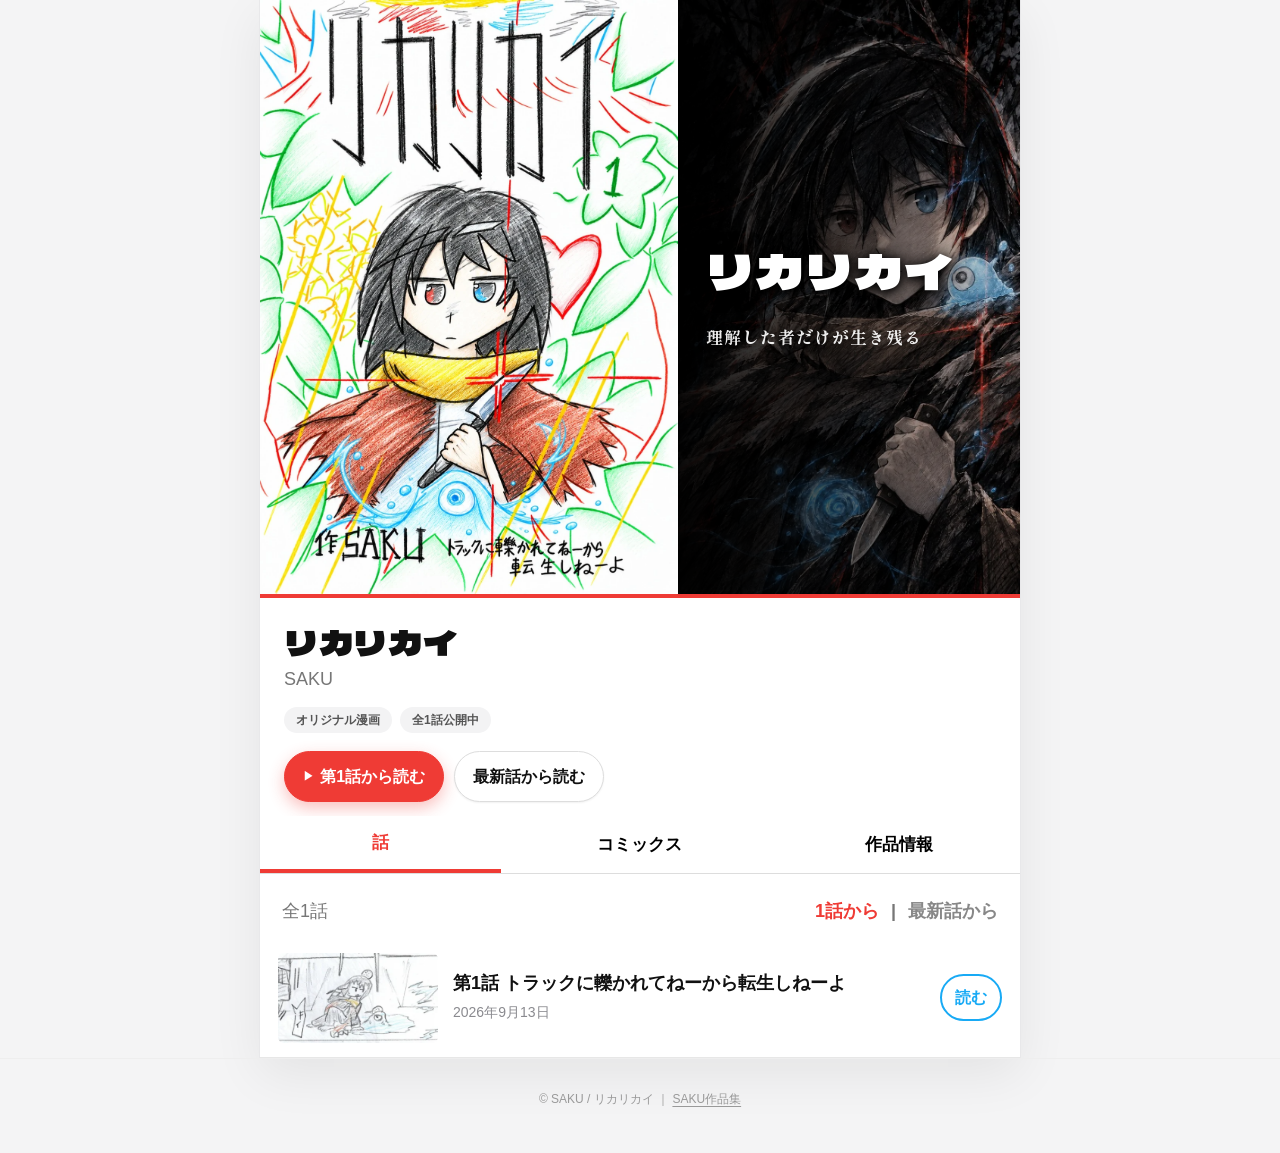
==== commit 4c9a25f7: "Add files via upload" ====
--- a/index.html
+++ b/index.html
@@ -1,13 +1,13 @@
 <!doctype html>
 <html lang="ja"><head><meta charset="utf-8"><meta name="viewport" content="width=device-width,initial-scale=1">
 <title>リカリカイ</title>
-<meta name="description" content="SAKU制作のオリジナル漫画『リカリカイ』。第1話を公開中。">
+<meta name="description" content="SAKU制作のオリジナル漫画『リカリカイ』。理解した者だけが生き残る。山で生きる少年と、精霊を狩る戦いの物語。第1話を公開中。">
 <link rel="canonical" href="https://saku3298.github.io/rikarikai/">
 <meta property="og:type" content="website">
 <meta property="og:site_name" content="リカリカイ">
 <meta property="og:locale" content="ja_JP">
 <meta property="og:title" content="リカリカイ">
-<meta property="og:description" content="SAKU制作のオリジナル漫画『リカリカイ』。第1話を公開中。">
+<meta property="og:description" content="SAKU制作のオリジナル漫画『リカリカイ』。理解した者だけが生き残る。山で生きる少年と、精霊を狩る戦いの物語。第1話を公開中。">
 <meta property="og:url" content="https://saku3298.github.io/rikarikai/">
 <meta property="og:image" content="https://saku3298.github.io/rikarikai/images/ogp/default.jpg">
 <meta property="og:image:width" content="1200">
@@ -15,13 +15,13 @@
 <meta property="og:image:alt" content="リカリカイ">
 <meta name="twitter:card" content="summary_large_image">
 <link rel="icon" href="assets/favicon.svg" type="image/svg+xml">
-<link rel="stylesheet" href="css/style.css?v=88d7203f"></head>
+<link rel="stylesheet" href="css/style.css?v=c67e3d40"></head>
 <body class="top-page"><div class="jp-shell">
-<section class="jp-hero"><img src="images/volumes/volume01-cover.webp" alt="リカリカイ 第1巻表紙"><div class="jp-hero-right"><div class="jp-hero-text"><div class="jp-kicker">ORIGINAL MANGA</div><div class="jp-logo">リカリカイ</div></div></div></section>
+<section class="jp-hero"><img src="images/volumes/volume01-cover.webp" alt="リカリカイ 第1巻表紙"><div class="jp-hero-right"><div class="jp-hero-text"><div class="jp-logo">リカリカイ</div><p class="jp-catch">理解した者だけが生き残る</p></div></div></section>
 <section class="jp-info"><h1 class="jp-title">リカリカイ</h1><div class="jp-author">SAKU</div><div class="jp-tags"><span>オリジナル漫画</span><span>全1話公開中</span></div><div class="jp-actions"><a class="jp-btn primary" href="episode1.html">第1話から読む</a><a class="jp-btn" href="episode1.html">最新話から読む</a></div></section>
 <nav class="jp-tabs" aria-label="作品メニュー"><button class="jp-tab active" data-tab="episodes">話</button><button class="jp-tab" data-tab="comics">コミックス</button><button class="jp-tab" data-tab="info">作品情報</button></nav>
-<section id="episodes" class="jp-panel active"><div class="episode-sort-header"><span>全1話</span><div class="sort-switch episode-sort"><button type="button" class="sort-btn active" data-order="asc">1話から</button><span>|</span><button type="button" class="sort-btn" data-order="desc">最新話から</button></div></div><div class="range-bar"><button class="range-btn active">1-</button></div><div class="episode-list"><a class="episode-row" href="episode1.html" data-ep="1"><img class="episode-thumb" src="images/thumbs/episode01.webp" alt="第1話 トラックに轢かれてねーから転生しねーよ"><div class="episode-meta"><div class="episode-title">第1話 <span>トラックに轢かれてねーから転生しねーよ</span></div></div><div class="episode-read">読む</div></a></div></section>
+<section id="episodes" class="jp-panel active"><div class="episode-sort-header"><span>全1話</span><div class="sort-switch episode-sort"><button type="button" class="sort-btn active" data-order="asc">1話から</button><span>|</span><button type="button" class="sort-btn" data-order="desc">最新話から</button></div></div><div class="episode-list"><a class="episode-row" href="episode1.html" data-ep="1"><img class="episode-thumb" src="images/thumbs/episode01.webp" alt="第1話 トラックに轢かれてねーから転生しねーよ"><div class="episode-meta"><div class="episode-title">第1話 <span>トラックに轢かれてねーから転生しねーよ</span></div><div class="episode-date" data-date="2026-09-13">2026年9月13日</div></div><div class="episode-read">読む</div></a></div></section>
 <section id="comics" class="jp-panel"><div class="comics-header"><strong>コミックス</strong><div class="comics-sort"><span class="active">新しい順</span></div></div><div class="volume-list"><a class="volume-tile" href="volume1.html"><img src="images/volumes/volume01-cover.webp" alt="リカリカイ 第1巻表紙"><div><strong>第1巻</strong><span>第1話を収録</span></div></a></div></section>
-<section id="info" class="jp-panel info-panel"><div class="work-intro"><div class="work-catch">リカリカイ</div><p class="work-summary">山で狩りをしながら暮らす14歳の少年・理人（りひと）。ある日、謎の精霊と出会ったことで、不思議な戦いに巻き込まれていく。</p><div class="author-profile"><img src="images/work/author-portrait.webp" alt="作者SAKUの漫画風自画像"><div><span>作者</span><strong>SAKU</strong></div></div></div><div class="info-section"><h2>同じ作者の作品</h2><a class="author-work-card" href="https://saku3298.github.io/ogre-kingdom/"><img src="images/related/ogre-kingdom-cover.webp" alt="オーガキングダム 第8巻表紙"><div><div class="author-work-title">オーガキングダム</div><div class="author-work-author">作者：YUURI・SAKU</div><span class="author-work-label">コミックス</span></div></a><a class="author-work-card" href="https://saku3298.github.io/ringo-chan/" target="_blank" rel="noopener"><img src="images/related/ringo-chan-cover.webp" alt="りんごちゃん 第1巻表紙"><div><div class="author-work-title">りんごちゃん</div><div class="author-work-author">作者：れ。</div><span class="author-work-label">コミックス</span></div></a><a class="author-work-card" href="https://saku3298.github.io/saku-works/"><img src="images/work/author-portrait.webp" alt="SAKU作品集"><div><div class="author-work-title">SAKU作品集</div><div class="author-work-author">短編マンガをまとめた作品集</div><span class="author-work-label">作品集</span></div></a></div></section>
-</div><footer>© SAKU / リカリカイ ｜ <a href="https://saku3298.github.io/saku-works/" style="text-decoration:underline">SAKU作品集</a></footer>
-<script src="js/top.js?v=77dcc215"></script></body></html>
+<section id="info" class="jp-panel info-panel"><div class="work-intro"><div class="work-catch">リカリカイ</div><p class="work-summary">山に捨てられた14歳の少年・理人（りひと）は、獲物を観察して理解することで山を生き抜いてきた。ある日、水の精霊と出会い、自然そのものである精霊と、それを狩る「戦精」の存在を知る。精霊は理解すれば倒せる。だが理科を理解し続けないと、死の呪いが待っていた。</p><div class="author-profile"><img src="images/work/author-portrait.webp" alt="作者SAKUの漫画風自画像"><div><span>作者</span><strong>SAKU</strong></div></div></div><div class="info-section char-section"><h2>登場人物</h2><ul class="char-list"><li class="char-card is-main"><img src="images/characters/rihito.webp" alt="理人" loading="lazy"><span class="char-role">主人公</span><strong class="char-name">理人</strong><span class="char-reading">りひと</span><p class="char-desc">山に捨てられた14歳。自然を観察し理解して生き抜いてきた。</p><div class="char-cameos"></div></li><li class="char-card"><img src="images/characters/water.webp" alt="水の精霊" loading="lazy"><strong class="char-name">水の精霊</strong><p class="char-desc">理人が山で出会った精霊。自然そのものの存在。</p><div class="char-cameos"></div></li><li class="char-card"><img src="images/characters/rika.webp" alt="リカ" loading="lazy"><strong class="char-name">リカ</strong><p class="char-desc">実験の戦精。精霊を狩りに来た。</p><div class="char-cameos"></div></li><li class="char-card"><img src="images/characters/kingspirit.webp" alt="理科の始祖精霊" loading="lazy"><strong class="char-name">理科の始祖精霊</strong><p class="char-desc">理科の精霊の始祖。範囲型の強大な存在。</p><div class="char-cameos"></div></li></ul></div><div class="info-section"><h2>同じ作者の作品</h2><div class="author-work-card is-static"><img src="images/related/apex-kingness-cover.webp" alt="アペックスキングネス 第1巻表紙"><div><div class="author-work-title">アペックスキングネス</div><div class="author-work-author">作者：SAKU</div><span class="author-work-label">連載準備中</span></div></div><a class="author-work-card" href="https://saku3298.github.io/ogre-kingdom/" target="_blank" rel="noopener"><img src="images/related/ogre-kingdom-cover.webp" alt="オーガキングダム 第8巻表紙"><div><div class="author-work-title">オーガキングダム</div><div class="author-work-author">作者：YUURI・SAKU</div><span class="author-work-label">コミックス</span></div></a><a class="author-work-card" href="https://saku3298.github.io/ringo-chan/" target="_blank" rel="noopener"><img src="images/related/ringo-chan-cover.webp" alt="りんごちゃん 第1巻表紙"><div><div class="author-work-title">りんごちゃん</div><div class="author-work-author">作者：れ。</div><span class="author-work-label">コミックス</span></div></a><a class="author-work-card" href="https://saku3298.github.io/saku-works/" target="_blank" rel="noopener"><img src="images/work/saku-works-cover.webp" alt="SAKU作品集"><div><div class="author-work-title">SAKU作品集</div><div class="author-work-author">短編マンガをまとめた作品集</div><span class="author-work-label">作品集</span></div></a></div></section>
+</div><footer>© SAKU / リカリカイ ｜ <a href="https://saku3298.github.io/saku-works/" target="_blank" rel="noopener" style="text-decoration:underline">SAKU作品集</a></footer>
+<script src="js/top.js?v=2238802a"></script></body></html>
--- a/css/style.css
+++ b/css/style.css
@@ -71,3 +71,42 @@
 .page-nav button:hover{background:#2f2f35}.page-nav button:active{transform:scale(.97)}
 .counter{font-variant-numeric:tabular-nums;letter-spacing:.06em}
 .reader-footer a{text-decoration:underline;text-underline-offset:3px}
+
+/* 新作（リンクなし）の紹介カード：ホバー演出なし */
+.author-work-card.is-static{cursor:default}.author-work-card.is-static:hover{background:transparent}.author-work-card.is-static:hover .author-work-title{text-decoration:none}
+
+/* 話の公開日（ジャンププラス風：薄いグレー、新しい話に「新着」） */
+.episode-date{margin-top:6px;color:#8a8a8f;font-size:14px;font-weight:500;display:flex;align-items:center;gap:8px;flex-wrap:wrap}
+.episode-date .new-badge{border:1px solid #d9d9dc;color:#ef3b35;background:#fff;font-size:12px;font-weight:800;line-height:1;padding:3px 6px;border-radius:2px}
+@media(max-width:600px){.episode-date{font-size:13px;margin-top:4px}}
+
+/* 登場人物：横スクロールのキャラクターカード（主人公は赤いリング） */
+.char-section{padding-left:0;padding-right:0}
+.char-section h2{padding:0 26px}
+.char-list{display:flex;gap:14px;margin:0;padding:4px 26px 14px;list-style:none;overflow-x:auto;scroll-snap-type:x proximity;scroll-padding-left:26px;-webkit-overflow-scrolling:touch;scrollbar-width:thin}
+.char-card{flex:0 0 172px;scroll-snap-align:start;display:flex;flex-direction:column;align-items:center;text-align:center;padding:18px 12px 14px;background:#fff;border:1px solid #ececee;border-radius:14px;box-shadow:0 2px 10px rgba(0,0,0,.05);position:relative}
+.char-card img{width:96px;height:96px;border-radius:50%;object-fit:cover;background:#f2f2f3;border:3px solid #fff;box-shadow:0 0 0 2px #d9d9dc}
+.char-card.is-main{border-color:#f6c9c7;box-shadow:0 4px 14px rgba(239,59,53,.12)}
+.char-card.is-main img{box-shadow:0 0 0 3px #ef3b35}
+.char-role{position:absolute;top:10px;left:10px;background:#ef3b35;color:#fff;font-size:11px;font-weight:800;letter-spacing:.06em;line-height:1;padding:4px 7px;border-radius:3px}
+.char-name{margin-top:12px;font-size:17px;font-weight:900;line-height:1.3}
+.char-reading{margin-top:2px;color:#8a8a8f;font-size:11px;letter-spacing:.04em}
+.char-desc{margin:10px 0 0;font-size:13px;line-height:1.6;color:#333;text-align:left}
+.char-note{margin:6px 0 0;font-size:11px;line-height:1.5;color:#8a8a8f;align-self:stretch;text-align:left}
+.char-cameos{margin-top:auto;padding-top:12px;display:flex;flex-direction:column;gap:6px;align-self:stretch;text-align:left}
+.char-cameo-head{font-size:10px;font-weight:800;letter-spacing:.08em;color:#8a8a8f;padding-left:2px}
+.char-cameo{display:flex;align-items:center;gap:8px;border:1px solid #e4e4e7;border-radius:8px;padding:4px 8px 4px 4px;font-size:12px;font-weight:800;line-height:1.3;color:#222;background:#fafafa;text-decoration:none}
+.char-cameo img{flex:none;width:24px;height:32px;object-fit:cover;border-radius:2px;box-shadow:0 1px 3px rgba(0,0,0,.2)}
+.char-cameo span{flex:1;min-width:0}
+a.char-cameo:hover{border-color:#18aaf5;background:#fff}
+.char-cameo i{font-style:normal;font-size:15px;color:#18aaf5}
+@media(min-width:800px){.char-list{overflow:visible;flex-wrap:nowrap}.char-card{flex:1 1 0;min-width:0}}
+
+/* タイトルとキャッチコピーのフォント（必要な文字だけを切り出した軽量版。Dela Gothic One / Shippori Mincho B1・SIL OFL） */
+@font-face{font-family:"ApexTitle";src:url("../assets/fonts/title.woff2") format("woff2");font-display:swap}
+@font-face{font-family:"ApexCatch";src:url("../assets/fonts/catch.woff2") format("woff2");font-display:swap}
+.jp-logo,.jp-title{font-family:"ApexTitle","Hiragino Sans","Yu Gothic","Noto Sans CJK JP",sans-serif;font-weight:400;letter-spacing:.02em}
+.jp-logo{line-height:1.12;letter-spacing:.03em}
+.jp-kicker{letter-spacing:.14em;font-weight:700}
+.jp-catch{margin:14px 0 0;font-family:"ApexCatch","Hiragino Mincho ProN","Yu Mincho","Noto Serif CJK JP",serif;font-weight:800;font-size:clamp(14px,2.1vw,17px);line-height:1.7;letter-spacing:.06em;color:rgba(255,255,255,.92);text-shadow:0 1px 8px rgba(0,0,0,.6)}
+@media(max-width:600px){.jp-catch{margin-top:10px;font-size:14px;line-height:1.65;letter-spacing:.02em}}
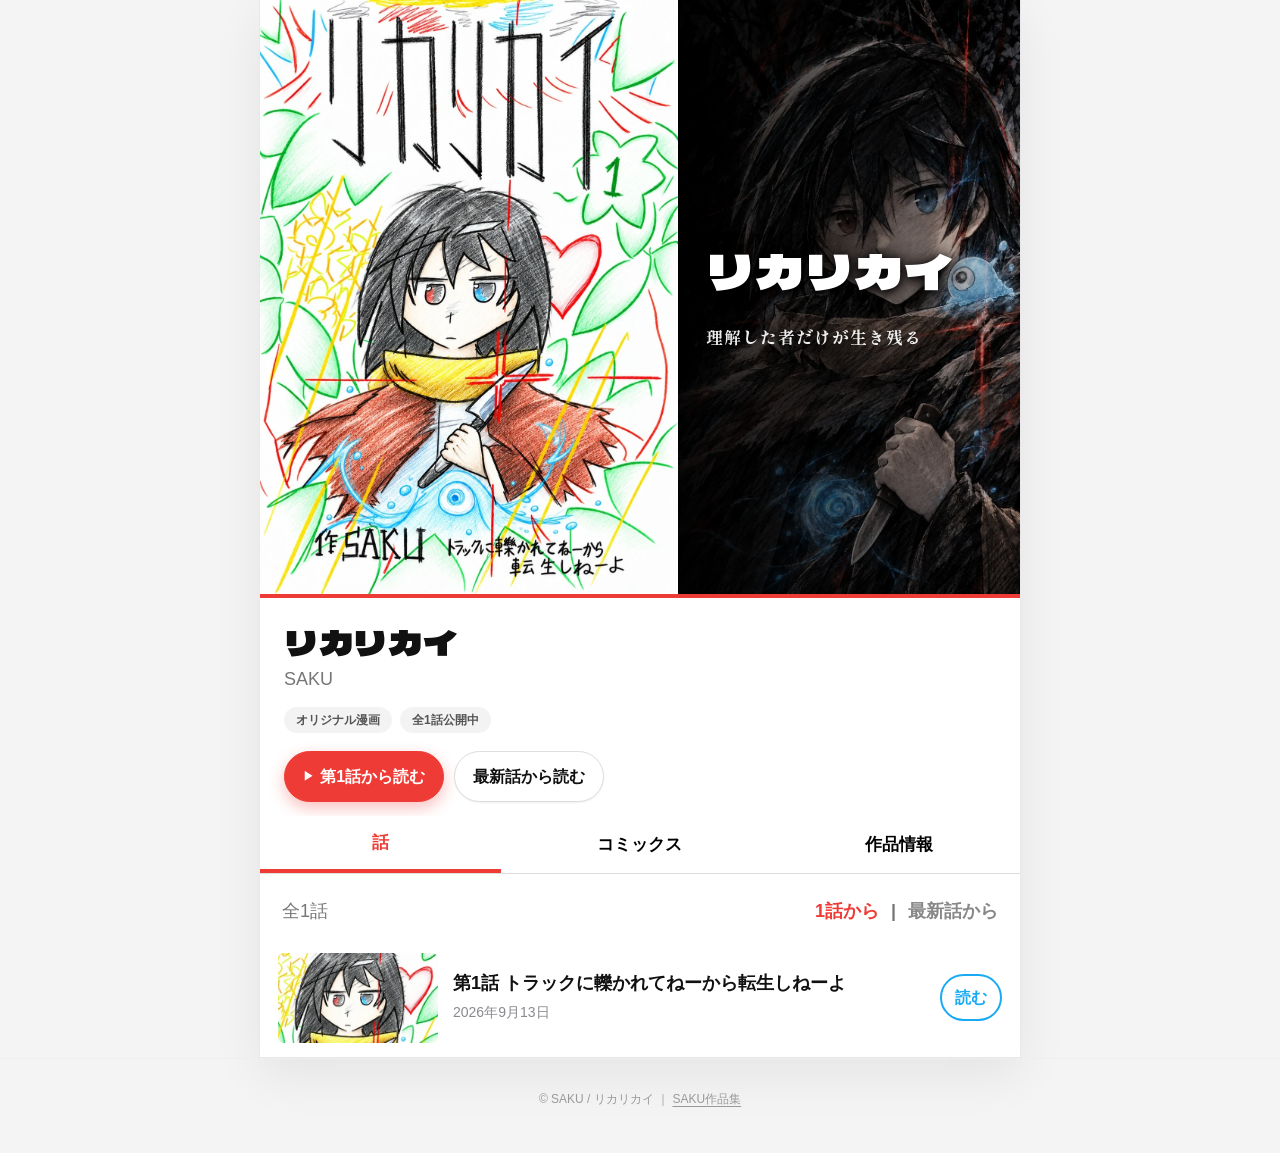
==== commit db444239: "Add files via upload" ====
--- a/index.html
+++ b/index.html
@@ -15,13 +15,13 @@
 <meta property="og:image:alt" content="リカリカイ">
 <meta name="twitter:card" content="summary_large_image">
 <link rel="icon" href="assets/favicon.svg" type="image/svg+xml">
-<link rel="stylesheet" href="css/style.css?v=c67e3d40"></head>
+<link rel="stylesheet" href="css/style.css?v=71472961"></head>
 <body class="top-page"><div class="jp-shell">
 <section class="jp-hero"><img src="images/volumes/volume01-cover.webp" alt="リカリカイ 第1巻表紙"><div class="jp-hero-right"><div class="jp-hero-text"><div class="jp-logo">リカリカイ</div><p class="jp-catch">理解した者だけが生き残る</p></div></div></section>
 <section class="jp-info"><h1 class="jp-title">リカリカイ</h1><div class="jp-author">SAKU</div><div class="jp-tags"><span>オリジナル漫画</span><span>全1話公開中</span></div><div class="jp-actions"><a class="jp-btn primary" href="episode1.html">第1話から読む</a><a class="jp-btn" href="episode1.html">最新話から読む</a></div></section>
 <nav class="jp-tabs" aria-label="作品メニュー"><button class="jp-tab active" data-tab="episodes">話</button><button class="jp-tab" data-tab="comics">コミックス</button><button class="jp-tab" data-tab="info">作品情報</button></nav>
 <section id="episodes" class="jp-panel active"><div class="episode-sort-header"><span>全1話</span><div class="sort-switch episode-sort"><button type="button" class="sort-btn active" data-order="asc">1話から</button><span>|</span><button type="button" class="sort-btn" data-order="desc">最新話から</button></div></div><div class="episode-list"><a class="episode-row" href="episode1.html" data-ep="1"><img class="episode-thumb" src="images/thumbs/episode01.webp" alt="第1話 トラックに轢かれてねーから転生しねーよ"><div class="episode-meta"><div class="episode-title">第1話 <span>トラックに轢かれてねーから転生しねーよ</span></div><div class="episode-date" data-date="2026-09-13">2026年9月13日</div></div><div class="episode-read">読む</div></a></div></section>
 <section id="comics" class="jp-panel"><div class="comics-header"><strong>コミックス</strong><div class="comics-sort"><span class="active">新しい順</span></div></div><div class="volume-list"><a class="volume-tile" href="volume1.html"><img src="images/volumes/volume01-cover.webp" alt="リカリカイ 第1巻表紙"><div><strong>第1巻</strong><span>第1話を収録</span></div></a></div></section>
-<section id="info" class="jp-panel info-panel"><div class="work-intro"><div class="work-catch">リカリカイ</div><p class="work-summary">山に捨てられた14歳の少年・理人（りひと）は、獲物を観察して理解することで山を生き抜いてきた。ある日、水の精霊と出会い、自然そのものである精霊と、それを狩る「戦精」の存在を知る。精霊は理解すれば倒せる。だが理科を理解し続けないと、死の呪いが待っていた。</p><div class="author-profile"><img src="images/work/author-portrait.webp" alt="作者SAKUの漫画風自画像"><div><span>作者</span><strong>SAKU</strong></div></div></div><div class="info-section char-section"><h2>登場人物</h2><ul class="char-list"><li class="char-card is-main"><img src="images/characters/rihito.webp" alt="理人" loading="lazy"><span class="char-role">主人公</span><strong class="char-name">理人</strong><span class="char-reading">りひと</span><p class="char-desc">山に捨てられた14歳。自然を観察し理解して生き抜いてきた。</p><div class="char-cameos"></div></li><li class="char-card"><img src="images/characters/water.webp" alt="水の精霊" loading="lazy"><strong class="char-name">水の精霊</strong><p class="char-desc">理人が山で出会った精霊。自然そのものの存在。</p><div class="char-cameos"></div></li><li class="char-card"><img src="images/characters/rika.webp" alt="リカ" loading="lazy"><strong class="char-name">リカ</strong><p class="char-desc">実験の戦精。精霊を狩りに来た。</p><div class="char-cameos"></div></li><li class="char-card"><img src="images/characters/kingspirit.webp" alt="理科の始祖精霊" loading="lazy"><strong class="char-name">理科の始祖精霊</strong><p class="char-desc">理科の精霊の始祖。範囲型の強大な存在。</p><div class="char-cameos"></div></li></ul></div><div class="info-section"><h2>同じ作者の作品</h2><div class="author-work-card is-static"><img src="images/related/apex-kingness-cover.webp" alt="アペックスキングネス 第1巻表紙"><div><div class="author-work-title">アペックスキングネス</div><div class="author-work-author">作者：SAKU</div><span class="author-work-label">連載準備中</span></div></div><a class="author-work-card" href="https://saku3298.github.io/ogre-kingdom/" target="_blank" rel="noopener"><img src="images/related/ogre-kingdom-cover.webp" alt="オーガキングダム 第8巻表紙"><div><div class="author-work-title">オーガキングダム</div><div class="author-work-author">作者：YUURI・SAKU</div><span class="author-work-label">コミックス</span></div></a><a class="author-work-card" href="https://saku3298.github.io/ringo-chan/" target="_blank" rel="noopener"><img src="images/related/ringo-chan-cover.webp" alt="りんごちゃん 第1巻表紙"><div><div class="author-work-title">りんごちゃん</div><div class="author-work-author">作者：れ。</div><span class="author-work-label">コミックス</span></div></a><a class="author-work-card" href="https://saku3298.github.io/saku-works/" target="_blank" rel="noopener"><img src="images/work/saku-works-cover.webp" alt="SAKU作品集"><div><div class="author-work-title">SAKU作品集</div><div class="author-work-author">短編マンガをまとめた作品集</div><span class="author-work-label">作品集</span></div></a></div></section>
+<section id="info" class="jp-panel info-panel"><div class="work-intro"><div class="work-catch">リカリカイ</div><p class="work-summary">山に捨てられた14歳の少年・理人（りひと）は、獲物を観察して理解することで山を生き抜いてきた。ある日、水の精霊と出会い、自然そのものである精霊と、それを狩る「戦精」の存在を知る。精霊は理解すれば倒せる。だが理科を理解し続けないと、死の呪いが待っていた。</p><div class="author-profile"><img src="images/work/author-portrait.webp" alt="作者SAKUの漫画風自画像"><div><span>作者</span><strong>SAKU</strong></div></div></div><div class="info-section char-section"><h2>登場人物</h2><ul class="char-list"><li class="char-card is-main"><img src="images/characters/rihito.webp" alt="理人" loading="lazy"><span class="char-role">主人公</span><strong class="char-name">理人</strong><span class="char-reading">りひと</span><p class="char-desc">山に捨てられた14歳。自然を観察し理解して生き抜いてきた。</p><div class="char-cameos"></div></li><li class="char-card"><img src="images/characters/water.webp" alt="水の精霊" loading="lazy"><strong class="char-name">水の精霊</strong><p class="char-desc">理人が山で出会った精霊。自然そのものの存在。</p><div class="char-cameos"></div></li><li class="char-card"><img src="images/characters/rika.webp" alt="リカ" loading="lazy"><strong class="char-name">リカ</strong><p class="char-desc">実験の戦精。精霊を狩りに来た。</p><div class="char-cameos"></div></li><li class="char-card"><img src="images/characters/kingspirit.webp" alt="理科の始祖精霊" loading="lazy"><strong class="char-name">理科の始祖精霊</strong><p class="char-desc">理科の精霊の始祖。範囲型の強大な存在。</p><div class="char-cameos"></div></li></ul></div><div class="info-section"><h2>同じ作者の作品</h2><div class="work-rail"><a class="rail-card" href="https://saku3298.github.io/saku-works/" target="_blank" rel="noopener"><span class="rail-cover"><img loading="lazy" src="images/related/saku-works-cover.webp" alt="SAKU作品集"></span><strong class="rail-title">SAKU作品集</strong><span class="rail-year">2021年〜</span><span class="rail-tags"><span>作品集</span></span></a><a class="rail-card" href="https://saku3298.github.io/ringo-chan/" target="_blank" rel="noopener"><span class="rail-cover"><img loading="lazy" src="images/related/ringo-chan-cover.webp" alt="りんごちゃん 第1巻表紙"><span class="rail-badge">休載中</span></span><strong class="rail-title">りんごちゃん</strong><span class="rail-year">2023年〜</span><span class="rail-author">作者：れ。</span><span class="rail-tags"><span>話</span><span>コミックス</span></span></a><a class="rail-card" href="https://saku3298.github.io/ogre-kingdom/" target="_blank" rel="noopener"><span class="rail-cover"><img loading="lazy" src="images/related/ogre-kingdom-cover.webp" alt="オーガキングダム 第8巻表紙"></span><strong class="rail-title">オーガキングダム</strong><span class="rail-year">2025年〜</span><span class="rail-author">作者：YUURI・SAKU</span><span class="rail-tags"><span>話</span><span>コミックス</span></span></a><div class="rail-card is-static"><span class="rail-cover"><img loading="lazy" src="images/related/apex-kingness-cover.webp" alt="アペックスキングネス 第1巻表紙"><span class="rail-badge">連載準備中</span></span><strong class="rail-title">アペックスキングネス</strong><span class="rail-year">2026年〜</span><span class="rail-tags"><span>話</span><span>コミックス</span></span></div></div></div></section>
 </div><footer>© SAKU / リカリカイ ｜ <a href="https://saku3298.github.io/saku-works/" target="_blank" rel="noopener" style="text-decoration:underline">SAKU作品集</a></footer>
 <script src="js/top.js?v=2238802a"></script></body></html>
--- a/css/style.css
+++ b/css/style.css
@@ -110,3 +110,18 @@
 .jp-kicker{letter-spacing:.14em;font-weight:700}
 .jp-catch{margin:14px 0 0;font-family:"ApexCatch","Hiragino Mincho ProN","Yu Mincho","Noto Serif CJK JP",serif;font-weight:800;font-size:clamp(14px,2.1vw,17px);line-height:1.7;letter-spacing:.06em;color:rgba(255,255,255,.92);text-shadow:0 1px 8px rgba(0,0,0,.6)}
 @media(max-width:600px){.jp-catch{margin-top:10px;font-size:14px;line-height:1.65;letter-spacing:.02em}}
+
+/* 同じ作者の作品：横スクロール（古い順。右端を途中で切って、スワイプできることを示す） */
+.work-rail{display:flex;gap:14px;overflow-x:auto;margin:0 -26px;padding:4px 26px 10px;scroll-snap-type:x proximity;scroll-padding-left:26px;-webkit-overflow-scrolling:touch;scrollbar-width:none}
+.work-rail::-webkit-scrollbar{display:none}
+.rail-card{flex:0 0 152px;scroll-snap-align:start;display:block;color:inherit;text-decoration:none}
+.rail-cover{position:relative;display:block;aspect-ratio:3/4;overflow:hidden;border-radius:4px;background:#eee;box-shadow:0 2px 8px rgba(0,0,0,.16)}
+.rail-cover img{width:100%;height:100%;object-fit:cover;object-position:top;display:block}
+.rail-badge{position:absolute;left:0;bottom:0;background:#fff;color:#333;font-size:11px;font-weight:800;line-height:1;padding:5px 8px 5px 7px;border-top-right-radius:4px}
+.rail-title{display:-webkit-box;-webkit-line-clamp:2;-webkit-box-orient:vertical;overflow:hidden;margin-top:10px;font-size:15px;font-weight:900;line-height:1.35}
+.rail-year,.rail-author{display:block;margin-top:2px;color:#8a8a8f;font-size:12px}
+.rail-tags{display:flex;flex-wrap:wrap;gap:4px;margin-top:7px}
+.rail-tags span{background:#111;color:#fff;font-size:11px;font-weight:800;line-height:1;padding:4px 7px}
+a.rail-card:hover .rail-title{text-decoration:underline}
+.rail-card.is-static{cursor:default}
+@media(min-width:800px){.work-rail{scrollbar-width:thin}.work-rail::-webkit-scrollbar{display:block;height:6px}.work-rail::-webkit-scrollbar-thumb{background:#ccc;border-radius:3px}}
